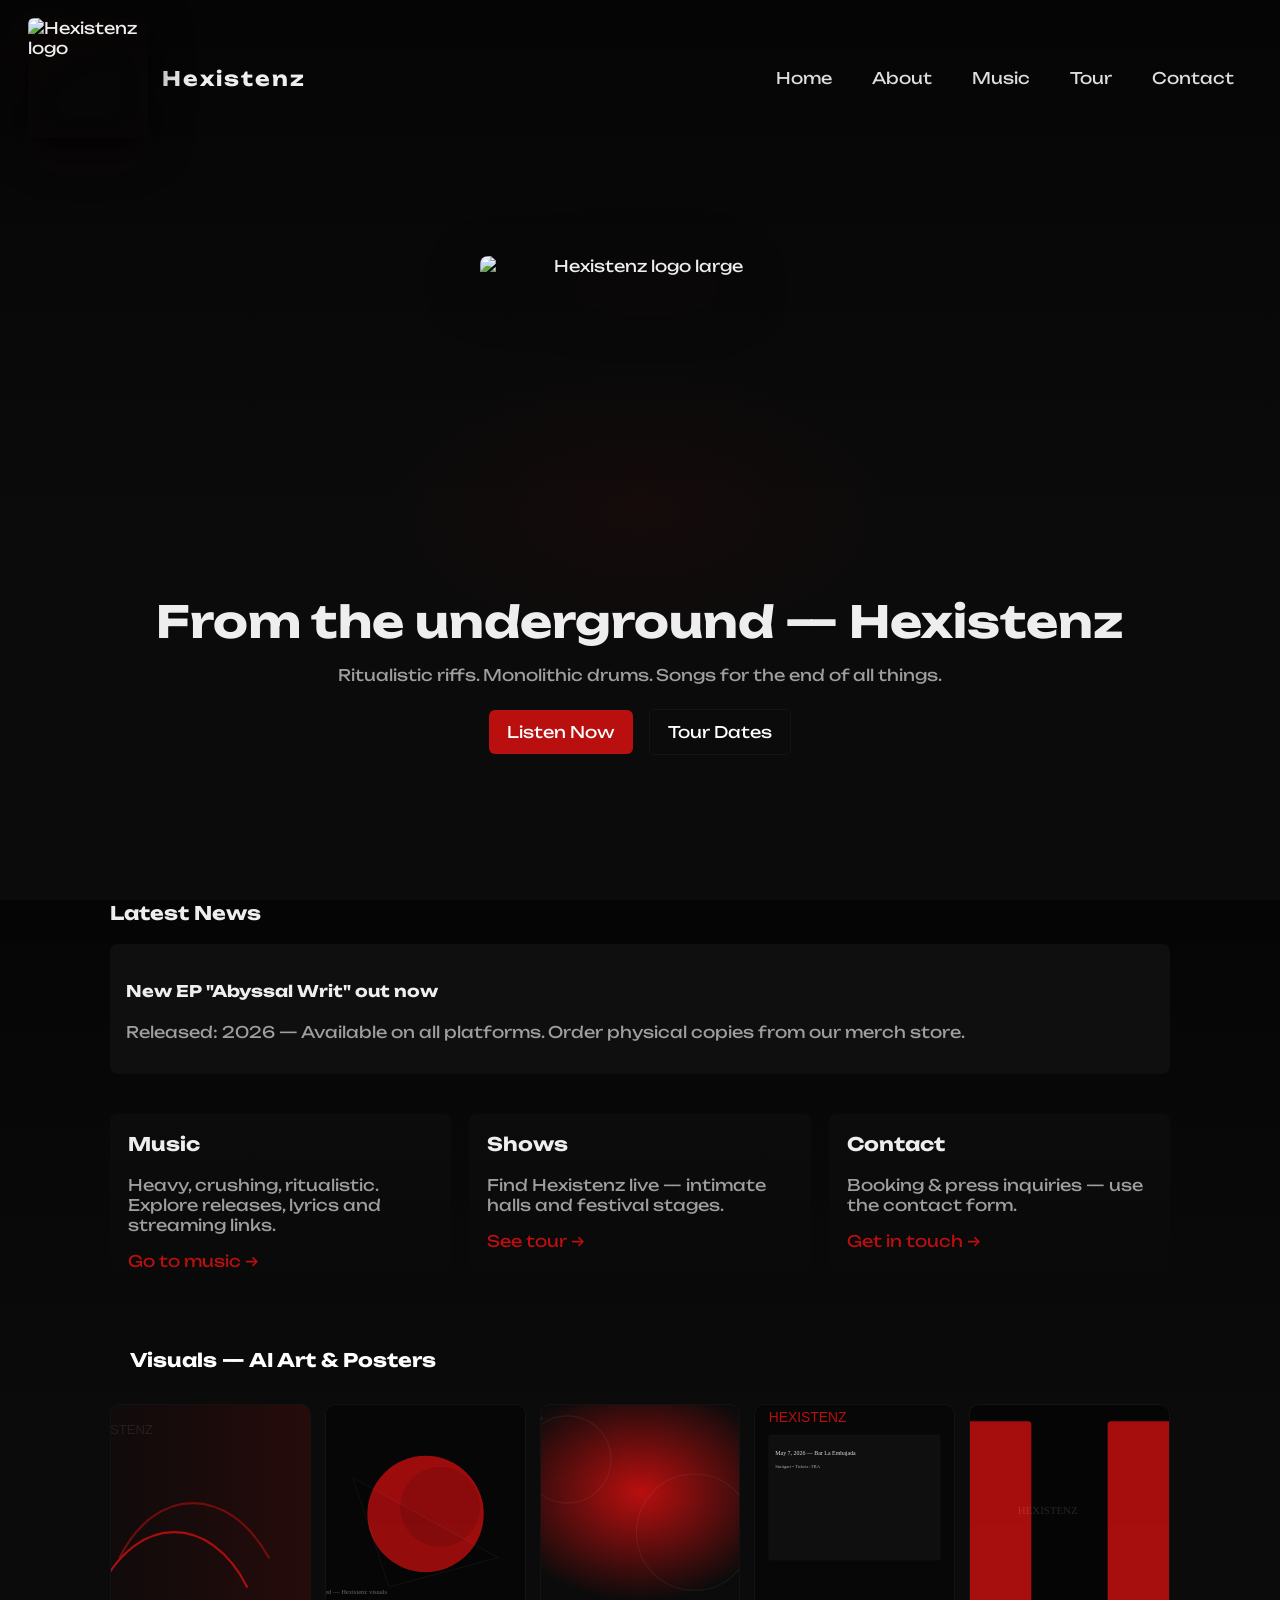
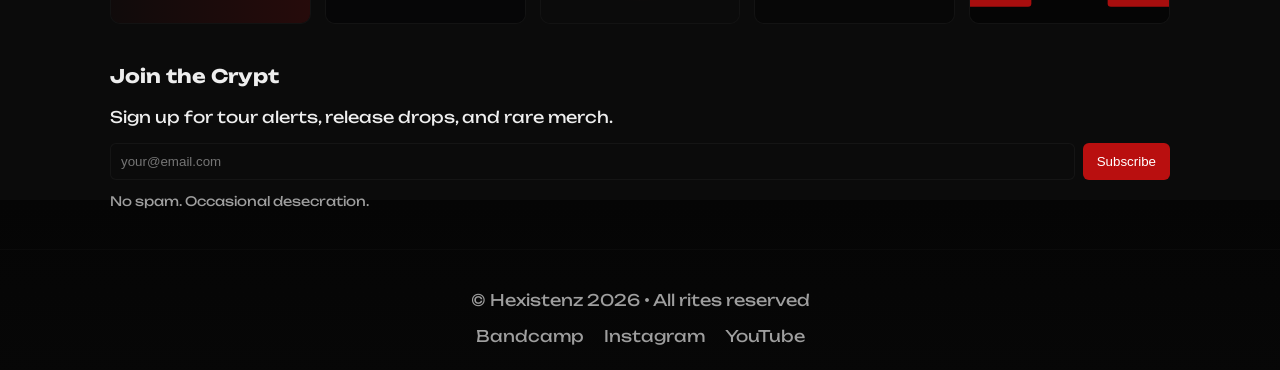
==== index.html @ e765dbd2 "first commit" ====
<!doctype html>
<html lang="en">
<head>
  <meta charset="utf-8">
  <meta name="viewport" content="width=device-width,initial-scale=1">
  <title>Hexistenz — Official</title>
  <link rel="stylesheet" href="css/styles.css">
  <meta name="description" content="Hexistenz — extreme metal from the abyss. Official band site: news, music, tour dates, merch and contact.">
  <link rel="icon" href="../.vscode/copilot/Hexistenz.jpeg">
</head>
<body>
  <header class="site-header">
    <div class="brand">
      <img src="../.vscode/copilot/Hexistenz.jpeg" alt="Hexistenz logo" class="logo">
      <h1>Hexistenz</h1>
    </div>
    <nav class="main-nav">
      <a href="index.html">Home</a>
      <a href="about.html">About</a>
      <a href="music.html">Music</a>
      <a href="tour.html">Tour</a>
      <a href="contact.html">Contact</a>
    </nav>
    <button class="nav-toggle" aria-label="Toggle navigation">☰</button>
  </header>

  <main>
    <section class="hero">
      <div class="hero-inner">
        <img class="hero-logo" src="../.vscode/copilot/Hexistenz.jpeg" alt="Hexistenz logo large">
        <h2>From the underground — Hexistenz</h2>
        <p class="tag">Ritualistic riffs. Monolithic drums. Songs for the end of all things.</p>
        <div class="cta">
          <a class="btn" href="music.html">Listen Now</a>
          <a class="btn ghost" href="tour.html">Tour Dates</a>
        </div>
      </div>
    </section>

    <section class="news">
      <h3>Latest News</h3>
      <article>
        <h4>New EP "Abyssal Writ" out now</h4>
        <p>Released: 2026 — Available on all platforms. Order physical copies from our merch store.</p>
      </article>
    </section>

    <section class="features">
      <div class="col">
        <h3>Music</h3>
        <p>Heavy, crushing, ritualistic. Explore releases, lyrics and streaming links.</p>
        <a href="music.html" class="link">Go to music →</a>
      </div>
      <div class="col">
        <h3>Shows</h3>
        <p>Find Hexistenz live — intimate halls and festival stages.</p>
        <a href="tour.html" class="link">See tour →</a>
      </div>
      <div class="col">
        <h3>Contact</h3>
        <p>Booking & press inquiries — use the contact form.</p>
        <a href="contact.html" class="link">Get in touch →</a>
      </div>
    </section>

    <section class="gallery">
      <h3 style="grid-column:1/-1;margin-left:20px;color:#fff">Visuals — AI Art & Posters</h3>
      <img src="assets/images/ai1.svg" alt="AI artwork 1">
      <img src="assets/images/ai2.svg" alt="AI artwork 2">
      <img src="assets/images/ai3.svg" alt="AI artwork 3">
      <img src="assets/images/generic1.svg" alt="Poster 1">
      <img src="assets/images/generic2.svg" alt="Poster 2">
    </section>
    <section class="newsletter">
      <h3>Join the Crypt</h3>
      <p>Sign up for tour alerts, release drops, and rare merch.</p>
      <form id="newsletter">
        <input type="email" name="email" placeholder="your@email.com" required>
        <button type="submit">Subscribe</button>
      </form>
      <p class="muted">No spam. Occasional desecration.</p>
    </section>
  </main>

  <footer class="site-footer">
    <p>© Hexistenz 2026 • All rites reserved</p>
    <div class="social">
      <a href="#">Bandcamp</a>
      <a href="#">Instagram</a>
      <a href="#">YouTube</a>
    </div>
  </footer>

  <script src="js/script.js"></script>
</body>
</html>
---- css/styles.css ----
@import url('https://fonts.googleapis.com/css2?family=Unbounded:wght@300;600;800&display=swap');
:root{
  --bg:#0b0b0b; --panel:#0f0f0f; --accent:#b90f0f; --muted:#9e9e9e; --glass:rgba(255,255,255,0.03);
}
*{box-sizing:border-box}
html,body{height:100%;margin:0;background:linear-gradient(180deg,#050505 0%, #0b0b0b 60%);color:#eee;font-family:'Unbounded',system-ui,Arial,Helvetica,sans-serif}
.site-header{display:flex;align-items:center;justify-content:space-between;padding:18px 28px;background:transparent;position:sticky;top:0;z-index:10}
.brand{display:flex;align-items:center;gap:14px}
.logo{width:120px;height:120px;object-fit:contain;border-radius:6px;box-shadow:0 8px 40px rgba(0,0,0,0.75)}
.site-header h1{margin:0;font-size:20px;letter-spacing:2px}
.main-nav a{color:#ddd;text-decoration:none;margin:0 10px;padding:6px 8px;border-radius:4px}
.main-nav a:hover{background:var(--glass);color:var(--accent)}
.nav-toggle{display:none;background:transparent;border:1px solid rgba(255,255,255,0.04);color:#fff;padding:8px 10px;border-radius:6px}
.hero{padding:100px 20px;text-align:center;background-image:radial-gradient(ellipse at center, rgba(185,15,15,0.06), transparent 30%);} 
.hero h2{font-size:44px;margin:0 0 8px}
.hero .tag{color:var(--muted);margin-bottom:18px}
.btn{display:inline-block;background:var(--accent);color:#fff;padding:12px 18px;border-radius:6px;text-decoration:none;margin:6px}
.btn.ghost{background:transparent;border:1px solid rgba(255,255,255,0.04)}
.news, .features, .newsletter{max-width:1100px;margin:40px auto;padding:0 20px}
.features{display:grid;grid-template-columns:repeat(auto-fit,minmax(220px,1fr));gap:18px}
.col{background:linear-gradient(180deg, rgba(255,255,255,0.02), transparent);padding:18px;border-radius:8px}
.news article{background:var(--panel);padding:16px;border-radius:8px}
.news h3, .features h3, .newsletter h3{margin-top:0}
.news p, .col p{color:var(--muted)}
.link{color:var(--accent);text-decoration:none}
.newsletter form{display:flex;gap:8px;margin-top:12px}
.newsletter input{flex:1;padding:10px;border-radius:6px;border:1px solid rgba(255,255,255,0.04);background:#0b0b0b;color:#fff}
.newsletter button{background:var(--accent);border:none;padding:10px 14px;border-radius:6px;color:#fff}
.site-footer{padding:24px;text-align:center;color:var(--muted);border-top:1px solid rgba(255,255,255,0.02)}
.social a{color:var(--muted);margin:0 8px;text-decoration:none}
.muted{color:var(--muted);font-size:13px}
@media(max-width:780px){
  .main-nav{display:none}
  .nav-toggle{display:block}
  .hero h2{font-size:28px}
}

/* Hero-dominant logo */
.hero .hero-logo{width:320px;height:320px;max-width:70vw;margin:0 auto 18px;display:block;object-fit:contain;border-radius:8px;filter:drop-shadow(0 18px 40px rgba(185,15,15,0.25));}

/* gallery */
.gallery{display:grid;grid-template-columns:repeat(auto-fit,minmax(200px,1fr));gap:14px;max-width:1100px;margin:20px auto;padding:0 20px}
.gallery img{width:100%;height:220px;object-fit:cover;border-radius:10px;border:1px solid rgba(255,255,255,0.03);background:#0b0b0b}
/* small visual flourish */
.logo{filter:drop-shadow(0 6px 18px rgba(185,15,15,0.12))}
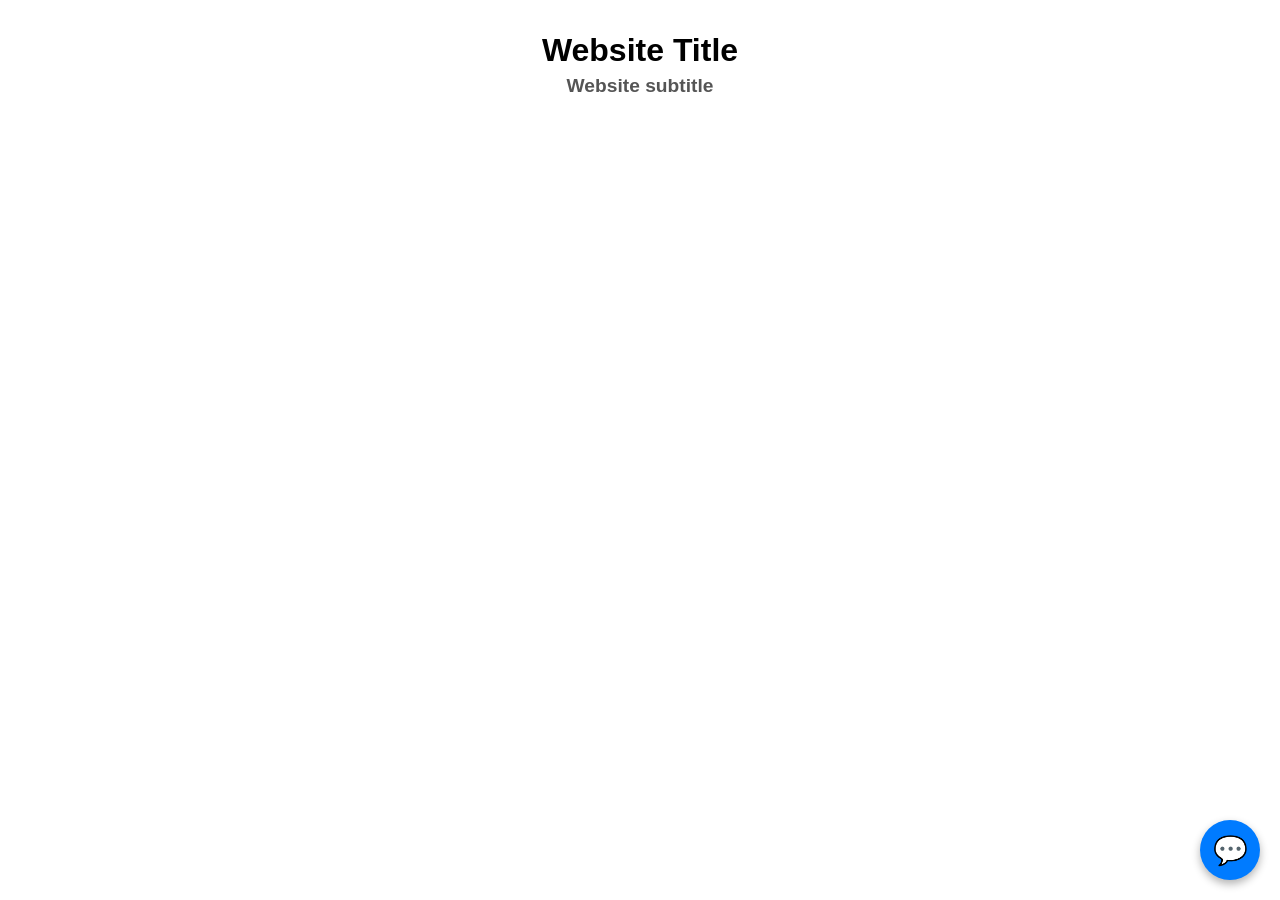
==== commit e56f33c8: "Initial commit for Hexistenz site" ====
--- a/index.html
+++ b/index.html
@@ -1,96 +1,223 @@
 <!doctype html>
 <html lang="en">
-<head>
-  <meta charset="utf-8">
-  <meta name="viewport" content="width=device-width,initial-scale=1">
-  <title>Hexistenz — Official</title>
-  <link rel="stylesheet" href="css/styles.css">
-  <meta name="description" content="Hexistenz — extreme metal from the abyss. Official band site: news, music, tour dates, merch and contact.">
-  <link rel="icon" href="../.vscode/copilot/Hexistenz.jpeg">
-</head>
-<body>
-  <header class="site-header">
-    <div class="brand">
-      <img src="../.vscode/copilot/Hexistenz.jpeg" alt="Hexistenz logo" class="logo">
-      <h1>Hexistenz</h1>
+  <head>
+    <meta charset="UTF-8" />
+    <title>Website Title</title>
+    <style>
+      body {
+        font-family: Arial, sans-serif;
+        margin: 0;
+        padding: 0;
+        height: 100vh;
+        position: relative;
+      }
+
+      header {
+        padding: 2em;
+        text-align: center;
+      }
+
+      h1 {
+        margin: 0;
+        font-size: 2em;
+      }
+
+      h2 {
+        margin: 0.3em 0 0 0;
+        font-size: 1.2em;
+        color: #555;
+      }
+
+      /* Floating Button */
+      #chatToggle {
+        position: fixed;
+        bottom: 20px;
+        right: 20px;
+        background-color: #007bff;
+        color: white;
+        border: none;
+        border-radius: 50%;
+        width: 60px;
+        height: 60px;
+        font-size: 28px;
+        cursor: pointer;
+        box-shadow: 0 4px 8px rgba(0, 0, 0, 0.3);
+      }
+
+      /* Chat Popup */
+      #chatPopup {
+        display: none;
+        flex-direction: column;
+        position: fixed;
+        bottom: 90px;
+        right: 20px;
+        width: 300px;
+        height: 400px;
+        background: white;
+        border: 1px solid #ccc;
+        border-radius: 10px;
+        box-shadow: 0 4px 12px rgba(0, 0, 0, 0.3);
+        overflow: hidden;
+        z-index: 1000;
+      }
+
+      #chatHeader {
+        background: #007bff;
+        color: white;
+        padding: 10px;
+        text-align: center;
+        font-weight: bold;
+      }
+
+      #chat {
+        flex: 1;
+        padding: 10px;
+        overflow-y: auto;
+        background: #f9f9f9;
+      }
+
+      .msg {
+        margin: 5px 0;
+      }
+      .user {
+        color: blue;
+      }
+      .bot {
+        color: green;
+      }
+      .error {
+        color: red;
+        font-style: italic;
+      }
+
+      #inputContainer {
+        display: flex;
+        padding: 10px;
+        border-top: 1px solid #ccc;
+        background: #fff;
+      }
+
+      #userInput {
+        flex: 1;
+        padding: 5px;
+        font-size: 14px;
+      }
+
+      #sendBtn {
+        margin-left: 5px;
+        padding: 5px 10px;
+        font-size: 14px;
+      }
+
+      .spinner {
+        display: inline-block;
+        width: 16px;
+        height: 16px;
+        border: 2px solid #ccc;
+        border-top: 2px solid #333;
+        border-radius: 50%;
+        animation: spin 1s linear infinite;
+        vertical-align: middle;
+      }
+
+      @keyframes spin {
+        0% {
+          transform: rotate(0deg);
+        }
+        100% {
+          transform: rotate(360deg);
+        }
+      }
+    </style>
+  </head>
+  <body>
+    <header>
+      <h1>Website Title</h1>
+      <h2>Website subtitle</h2>
+    </header>
+
+    <!-- Floating button -->
+    <button id="chatToggle" title="Open chat">💬</button>
+
+    <!-- Chat popup -->
+    <div id="chatPopup">
+      <div id="chatHeader">Chatbot</div>
+      <div id="chat"></div>
+      <div id="inputContainer">
+        <input id="userInput" type="text" placeholder="Say something..." />
+        <button id="sendBtn">Send</button>
+      </div>
     </div>
-    <nav class="main-nav">
-      <a href="index.html">Home</a>
-      <a href="about.html">About</a>
-      <a href="music.html">Music</a>
-      <a href="tour.html">Tour</a>
-      <a href="contact.html">Contact</a>
-    </nav>
-    <button class="nav-toggle" aria-label="Toggle navigation">☰</button>
-  </header>
-
-  <main>
-    <section class="hero">
-      <div class="hero-inner">
-        <img class="hero-logo" src="../.vscode/copilot/Hexistenz.jpeg" alt="Hexistenz logo large">
-        <h2>From the underground — Hexistenz</h2>
-        <p class="tag">Ritualistic riffs. Monolithic drums. Songs for the end of all things.</p>
-        <div class="cta">
-          <a class="btn" href="music.html">Listen Now</a>
-          <a class="btn ghost" href="tour.html">Tour Dates</a>
-        </div>
-      </div>
-    </section>
-
-    <section class="news">
-      <h3>Latest News</h3>
-      <article>
-        <h4>New EP "Abyssal Writ" out now</h4>
-        <p>Released: 2026 — Available on all platforms. Order physical copies from our merch store.</p>
-      </article>
-    </section>
-
-    <section class="features">
-      <div class="col">
-        <h3>Music</h3>
-        <p>Heavy, crushing, ritualistic. Explore releases, lyrics and streaming links.</p>
-        <a href="music.html" class="link">Go to music →</a>
-      </div>
-      <div class="col">
-        <h3>Shows</h3>
-        <p>Find Hexistenz live — intimate halls and festival stages.</p>
-        <a href="tour.html" class="link">See tour →</a>
-      </div>
-      <div class="col">
-        <h3>Contact</h3>
-        <p>Booking & press inquiries — use the contact form.</p>
-        <a href="contact.html" class="link">Get in touch →</a>
-      </div>
-    </section>
-
-    <section class="gallery">
-      <h3 style="grid-column:1/-1;margin-left:20px;color:#fff">Visuals — AI Art & Posters</h3>
-      <img src="assets/images/ai1.svg" alt="AI artwork 1">
-      <img src="assets/images/ai2.svg" alt="AI artwork 2">
-      <img src="assets/images/ai3.svg" alt="AI artwork 3">
-      <img src="assets/images/generic1.svg" alt="Poster 1">
-      <img src="assets/images/generic2.svg" alt="Poster 2">
-    </section>
-    <section class="newsletter">
-      <h3>Join the Crypt</h3>
-      <p>Sign up for tour alerts, release drops, and rare merch.</p>
-      <form id="newsletter">
-        <input type="email" name="email" placeholder="your@email.com" required>
-        <button type="submit">Subscribe</button>
-      </form>
-      <p class="muted">No spam. Occasional desecration.</p>
-    </section>
-  </main>
-
-  <footer class="site-footer">
-    <p>© Hexistenz 2026 • All rites reserved</p>
-    <div class="social">
-      <a href="#">Bandcamp</a>
-      <a href="#">Instagram</a>
-      <a href="#">YouTube</a>
-    </div>
-  </footer>
-
-  <script src="js/script.js"></script>
-</body>
-</html>+
+    <script>
+      const CHATBOT_URL = "https://n8n.bottribe.io/webhook/chatbot";
+      const toggleBtn = document.getElementById("chatToggle");
+      const popup = document.getElementById("chatPopup");
+      const input = document.getElementById("userInput");
+      const chat = document.getElementById("chat");
+      const sendBtn = document.getElementById("sendBtn");
+
+      // Toggle popup visibility
+      toggleBtn.onclick = () => {
+        popup.style.display = popup.style.display === "flex" ? "none" : "flex";
+        if (popup.style.display === "flex") {
+          setTimeout(() => input.focus(), 100);
+        }
+      };
+
+      // Send on Enter key
+      input.addEventListener("keydown", function (event) {
+        if (event.key === "Enter") {
+          event.preventDefault();
+          sendMessage();
+        }
+      });
+
+      // Send on button click
+      sendBtn.onclick = sendMessage;
+
+      async function sendMessage() {
+        const message = input.value.trim();
+        if (!message) return;
+
+        chat.innerHTML += `<div class="msg user"><b>You:</b> ${message}</div>`;
+        input.value = "";
+        input.disabled = true;
+
+        const spinnerId = "spinner_" + Date.now();
+        chat.innerHTML += `<div class="msg bot" id="${spinnerId}"><b>Bot:</b> <span class="spinner"></span></div>`;
+        chat.scrollTop = chat.scrollHeight;
+
+        try {
+          const response = await fetch(CHATBOT_URL, {
+            method: "POST",
+            headers: { "Content-Type": "application/json" },
+            body: JSON.stringify({ message }),
+          });
+
+          if (!response.ok) throw new Error(`HTTP ${response.status}`);
+
+          const data = await response.json();
+          const reply = data.output || "[No reply returned]";
+
+          const spinnerDiv = document.getElementById(spinnerId);
+          if (spinnerDiv) spinnerDiv.innerHTML = `<b>Bot:</b> ${reply}`;
+        } catch (err) {
+          const spinnerDiv = document.getElementById(spinnerId);
+          if (spinnerDiv) {
+            spinnerDiv.innerHTML = `<b>Error:</b> ${err.message}`;
+            spinnerDiv.classList.add("error");
+          }
+
+          setTimeout(() => {
+            if (spinnerDiv) spinnerDiv.remove();
+          }, 5000);
+        }
+
+        input.disabled = false;
+        input.focus();
+        chat.scrollTop = chat.scrollHeight;
+      }
+    </script>
+  </body>
+</html>
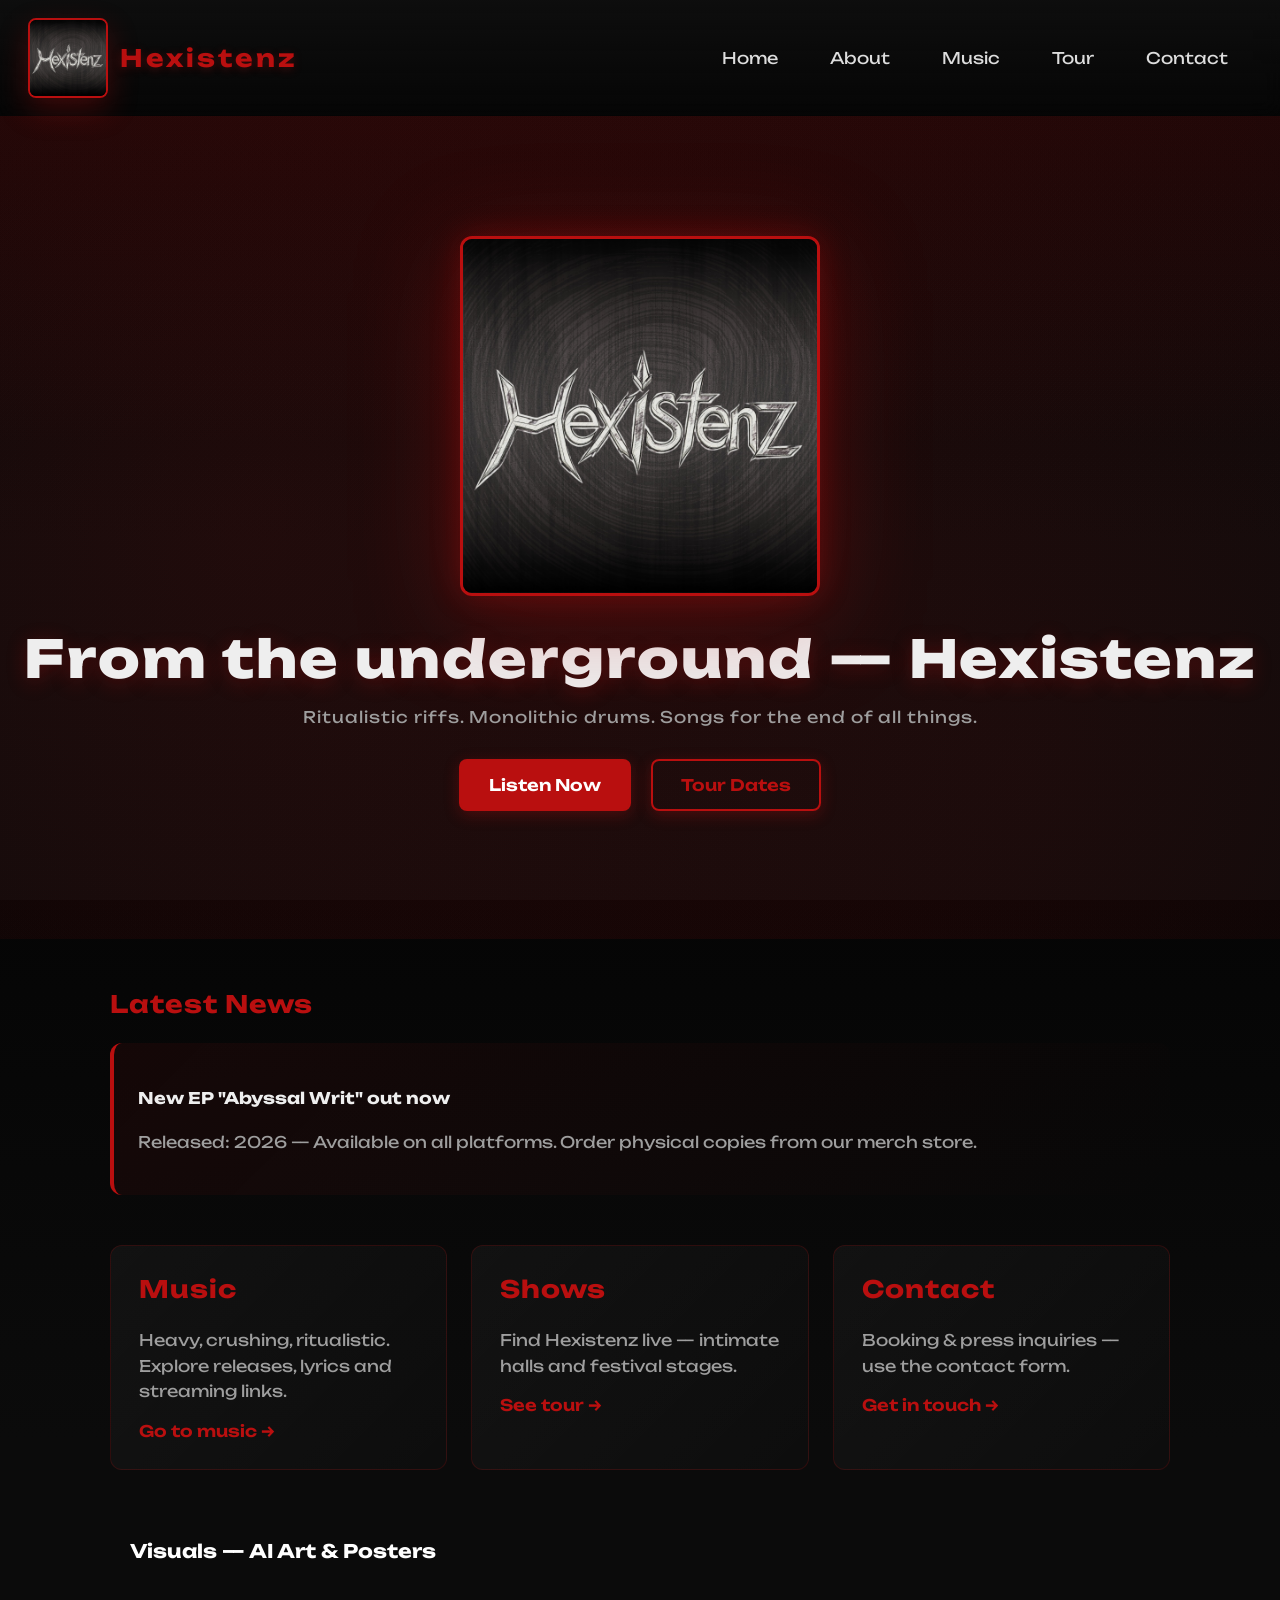
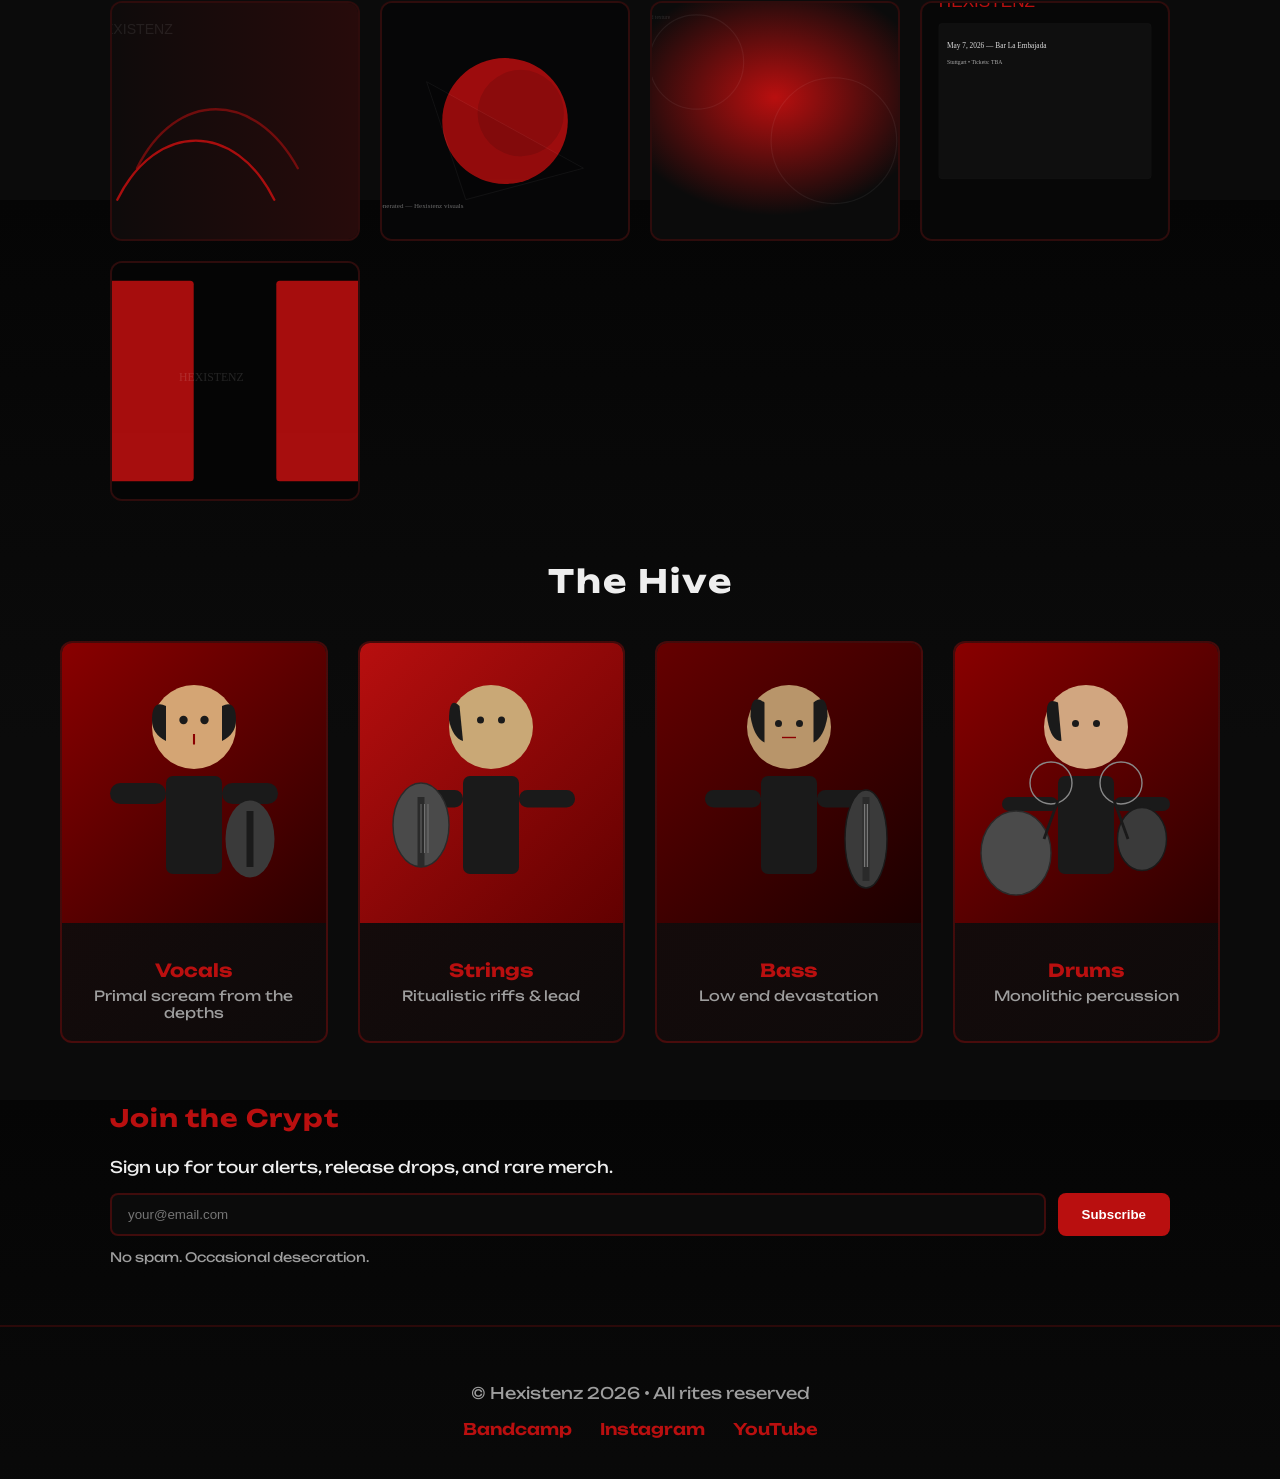
==== commit 57f95309: "optimizations" ====
--- a/index.html
+++ b/index.html
@@ -1,223 +1,131 @@
 <!doctype html>
 <html lang="en">
-  <head>
-    <meta charset="UTF-8" />
-    <title>Website Title</title>
-    <style>
-      body {
-        font-family: Arial, sans-serif;
-        margin: 0;
-        padding: 0;
-        height: 100vh;
-        position: relative;
-      }
+<head>
+  <meta charset="utf-8">
+  <meta name="viewport" content="width=device-width,initial-scale=1">
+  <title>Hexistenz — Official</title>
+  <link rel="stylesheet" href="css/styles.css">
+  <meta name="description" content="Hexistenz — extreme metal from the abyss. Official band site: news, music, tour dates, merch and contact.">
+  <link rel="icon" href="../.vscode/copilot/Hexistenz.jpeg">
+</head>
+<body>
+  <header class="site-header">
+    <div class="brand">
+      <img src="../.vscode/copilot/Hexistenz.jpeg" alt="Hexistenz logo" class="logo">
+      <h1>Hexistenz</h1>
+    </div>
+    <nav class="main-nav">
+      <a href="index.html">Home</a>
+      <a href="about.html">About</a>
+      <a href="music.html">Music</a>
+      <a href="tour.html">Tour</a>
+      <a href="contact.html">Contact</a>
+    </nav>
+    <button class="nav-toggle" aria-label="Toggle navigation">☰</button>
+  </header>
 
-      header {
-        padding: 2em;
-        text-align: center;
-      }
+  <main>
+    <section class="hero">
+      <div class="hero-inner">
+        <img class="hero-logo" src="../.vscode/copilot/Hexistenz.jpeg" alt="Hexistenz logo large">
+        <h2>From the underground — Hexistenz</h2>
+        <p class="tag">Ritualistic riffs. Monolithic drums. Songs for the end of all things.</p>
+        <div class="cta">
+          <a class="btn" href="music.html">Listen Now</a>
+          <a class="btn ghost" href="tour.html">Tour Dates</a>
+        </div>
+      </div>
+    </section>
 
-      h1 {
-        margin: 0;
-        font-size: 2em;
-      }
+    <section class="news">
+      <h3>Latest News</h3>
+      <article>
+        <h4>New EP "Abyssal Writ" out now</h4>
+        <p>Released: 2026 — Available on all platforms. Order physical copies from our merch store.</p>
+      </article>
+    </section>
 
-      h2 {
-        margin: 0.3em 0 0 0;
-        font-size: 1.2em;
-        color: #555;
-      }
+    <section class="features">
+      <div class="col">
+        <h3>Music</h3>
+        <p>Heavy, crushing, ritualistic. Explore releases, lyrics and streaming links.</p>
+        <a href="music.html" class="link">Go to music →</a>
+      </div>
+      <div class="col">
+        <h3>Shows</h3>
+        <p>Find Hexistenz live — intimate halls and festival stages.</p>
+        <a href="tour.html" class="link">See tour →</a>
+      </div>
+      <div class="col">
+        <h3>Contact</h3>
+        <p>Booking & press inquiries — use the contact form.</p>
+        <a href="contact.html" class="link">Get in touch →</a>
+      </div>
+    </section>
 
-      /* Floating Button */
-      #chatToggle {
-        position: fixed;
-        bottom: 20px;
-        right: 20px;
-        background-color: #007bff;
-        color: white;
-        border: none;
-        border-radius: 50%;
-        width: 60px;
-        height: 60px;
-        font-size: 28px;
-        cursor: pointer;
-        box-shadow: 0 4px 8px rgba(0, 0, 0, 0.3);
-      }
+    <section class="gallery">
+      <h3 style="grid-column:1/-1;margin-left:20px;color:#fff">Visuals — AI Art & Posters</h3>
+      <img src="assets/images/ai1.svg" alt="AI artwork 1">
+      <img src="assets/images/ai2.svg" alt="AI artwork 2">
+      <img src="assets/images/ai3.svg" alt="AI artwork 3">
+      <img src="assets/images/generic1.svg" alt="Poster 1">
+      <img src="assets/images/generic2.svg" alt="Poster 2">
+    </section>
 
-      /* Chat Popup */
-      #chatPopup {
-        display: none;
-        flex-direction: column;
-        position: fixed;
-        bottom: 90px;
-        right: 20px;
-        width: 300px;
-        height: 400px;
-        background: white;
-        border: 1px solid #ccc;
-        border-radius: 10px;
-        box-shadow: 0 4px 12px rgba(0, 0, 0, 0.3);
-        overflow: hidden;
-        z-index: 1000;
-      }
+    <!-- Band Members -->
+    <section class="band-members">
+      <h3>The Hive</h3>
+      <div class="members-grid">
+        <div class="member-card">
+          <img src="assets/images/band/vocalist.svg" alt="Vocalist" class="member-image">
+          <div class="member-info">
+            <h4>Vocals</h4>
+            <p>Primal scream from the depths</p>
+          </div>
+        </div>
+        <div class="member-card">
+          <img src="assets/images/band/guitarist.svg" alt="Guitarist" class="member-image">
+          <div class="member-info">
+            <h4>Strings</h4>
+            <p>Ritualistic riffs & lead</p>
+          </div>
+        </div>
+        <div class="member-card">
+          <img src="assets/images/band/bassist.svg" alt="Bassist" class="member-image">
+          <div class="member-info">
+            <h4>Bass</h4>
+            <p>Low end devastation</p>
+          </div>
+        </div>
+        <div class="member-card">
+          <img src="assets/images/band/drummer.svg" alt="Drummer" class="member-image">
+          <div class="member-info">
+            <h4>Drums</h4>
+            <p>Monolithic percussion</p>
+          </div>
+        </div>
+      </div>
+    </section>
+    <section class="newsletter">
+      <h3>Join the Crypt</h3>
+      <p>Sign up for tour alerts, release drops, and rare merch.</p>
+      <form id="newsletter">
+        <input type="email" name="email" placeholder="your@email.com" required>
+        <button type="submit">Subscribe</button>
+      </form>
+      <p class="muted">No spam. Occasional desecration.</p>
+    </section>
+  </main>
 
-      #chatHeader {
-        background: #007bff;
-        color: white;
-        padding: 10px;
-        text-align: center;
-        font-weight: bold;
-      }
+  <footer class="site-footer">
+    <p>© Hexistenz 2026 • All rites reserved</p>
+    <div class="social">
+      <a href="#">Bandcamp</a>
+      <a href="#">Instagram</a>
+      <a href="#">YouTube</a>
+    </div>
+  </footer>
 
-      #chat {
-        flex: 1;
-        padding: 10px;
-        overflow-y: auto;
-        background: #f9f9f9;
-      }
-
-      .msg {
-        margin: 5px 0;
-      }
-      .user {
-        color: blue;
-      }
-      .bot {
-        color: green;
-      }
-      .error {
-        color: red;
-        font-style: italic;
-      }
-
-      #inputContainer {
-        display: flex;
-        padding: 10px;
-        border-top: 1px solid #ccc;
-        background: #fff;
-      }
-
-      #userInput {
-        flex: 1;
-        padding: 5px;
-        font-size: 14px;
-      }
-
-      #sendBtn {
-        margin-left: 5px;
-        padding: 5px 10px;
-        font-size: 14px;
-      }
-
-      .spinner {
-        display: inline-block;
-        width: 16px;
-        height: 16px;
-        border: 2px solid #ccc;
-        border-top: 2px solid #333;
-        border-radius: 50%;
-        animation: spin 1s linear infinite;
-        vertical-align: middle;
-      }
-
-      @keyframes spin {
-        0% {
-          transform: rotate(0deg);
-        }
-        100% {
-          transform: rotate(360deg);
-        }
-      }
-    </style>
-  </head>
-  <body>
-    <header>
-      <h1>Website Title</h1>
-      <h2>Website subtitle</h2>
-    </header>
-
-    <!-- Floating button -->
-    <button id="chatToggle" title="Open chat">💬</button>
-
-    <!-- Chat popup -->
-    <div id="chatPopup">
-      <div id="chatHeader">Chatbot</div>
-      <div id="chat"></div>
-      <div id="inputContainer">
-        <input id="userInput" type="text" placeholder="Say something..." />
-        <button id="sendBtn">Send</button>
-      </div>
-    </div>
-
-    <script>
-      const CHATBOT_URL = "https://n8n.bottribe.io/webhook/chatbot";
-      const toggleBtn = document.getElementById("chatToggle");
-      const popup = document.getElementById("chatPopup");
-      const input = document.getElementById("userInput");
-      const chat = document.getElementById("chat");
-      const sendBtn = document.getElementById("sendBtn");
-
-      // Toggle popup visibility
-      toggleBtn.onclick = () => {
-        popup.style.display = popup.style.display === "flex" ? "none" : "flex";
-        if (popup.style.display === "flex") {
-          setTimeout(() => input.focus(), 100);
-        }
-      };
-
-      // Send on Enter key
-      input.addEventListener("keydown", function (event) {
-        if (event.key === "Enter") {
-          event.preventDefault();
-          sendMessage();
-        }
-      });
-
-      // Send on button click
-      sendBtn.onclick = sendMessage;
-
-      async function sendMessage() {
-        const message = input.value.trim();
-        if (!message) return;
-
-        chat.innerHTML += `<div class="msg user"><b>You:</b> ${message}</div>`;
-        input.value = "";
-        input.disabled = true;
-
-        const spinnerId = "spinner_" + Date.now();
-        chat.innerHTML += `<div class="msg bot" id="${spinnerId}"><b>Bot:</b> <span class="spinner"></span></div>`;
-        chat.scrollTop = chat.scrollHeight;
-
-        try {
-          const response = await fetch(CHATBOT_URL, {
-            method: "POST",
-            headers: { "Content-Type": "application/json" },
-            body: JSON.stringify({ message }),
-          });
-
-          if (!response.ok) throw new Error(`HTTP ${response.status}`);
-
-          const data = await response.json();
-          const reply = data.output || "[No reply returned]";
-
-          const spinnerDiv = document.getElementById(spinnerId);
-          if (spinnerDiv) spinnerDiv.innerHTML = `<b>Bot:</b> ${reply}`;
-        } catch (err) {
-          const spinnerDiv = document.getElementById(spinnerId);
-          if (spinnerDiv) {
-            spinnerDiv.innerHTML = `<b>Error:</b> ${err.message}`;
-            spinnerDiv.classList.add("error");
-          }
-
-          setTimeout(() => {
-            if (spinnerDiv) spinnerDiv.remove();
-          }, 5000);
-        }
-
-        input.disabled = false;
-        input.focus();
-        chat.scrollTop = chat.scrollHeight;
-      }
-    </script>
-  </body>
-</html>
+  <script src="js/script.js"></script>
+</body>
+</html>
--- a/css/styles.css
+++ b/css/styles.css
@@ -0,0 +1,79 @@
+@import url('https://fonts.googleapis.com/css2?family=Unbounded:wght@300;600;800&display=swap');
+:root{
+  --bg:#0b0b0b; --panel:#0f0f0f; --accent:#b90f0f; --muted:#9e9e9e; --glass:rgba(255,255,255,0.03); --shadow-accent:rgba(185,15,15,0.3);
+}
+*{box-sizing:border-box}
+html,body{height:100%;margin:0;background:linear-gradient(180deg,#050505 0%, #0b0b0b 60%);color:#eee;font-family:'Unbounded',system-ui,Arial,Helvetica,sans-serif}
+.site-header{display:flex;align-items:center;justify-content:space-between;padding:18px 28px;background:linear-gradient(180deg, rgba(15,15,15,0.9), transparent);position:sticky;top:0;z-index:10;backdrop-filter:blur(10px)}
+.brand{display:flex;align-items:center;gap:12px}
+.logo{width:80px;height:80px;object-fit:contain;border-radius:8px;box-shadow:0 12px 30px var(--shadow-accent);border:2px solid var(--accent);transition:transform 0.3s}
+.logo:hover{transform:scale(1.05)}
+.site-header h1{margin:0;font-size:24px;letter-spacing:3px;color:var(--accent);text-shadow:0 2px 10px var(--shadow-accent)}
+.main-nav a{color:#ddd;text-decoration:none;margin:0 12px;padding:8px 12px;border-radius:6px;transition:all 0.3s;border-bottom:2px solid transparent}
+.main-nav a:hover{background:var(--glass);color:var(--accent);border-bottom-color:var(--accent)}
+.nav-toggle{display:none;background:transparent;border:1px solid rgba(255,255,255,0.04);color:#fff;padding:8px 10px;border-radius:6px}
+.hero{padding:120px 20px;text-align:center;background:linear-gradient(180deg, rgba(185,15,15,0.12), transparent 40%);position:relative;overflow:hidden}
+.hero::before{content:'';position:absolute;top:0;left:0;right:0;bottom:0;background-image:radial-gradient(circle at 20% 50%, rgba(185,15,15,0.1), transparent), radial-gradient(circle at 80% 80%, rgba(185,15,15,0.08), transparent);pointer-events:none}
+.hero-inner{position:relative;z-index:2}
+.hero h2{font-size:52px;margin:0 0 12px;font-weight:800;letter-spacing:2px;text-shadow:0 4px 20px var(--shadow-accent)}
+.hero .tag{color:var(--muted);margin-bottom:24px;font-size:16px;letter-spacing:1px}
+.btn{display:inline-block;background:var(--accent);color:#fff;padding:14px 28px;border-radius:8px;text-decoration:none;margin:8px;font-weight:600;transition:all 0.3s;box-shadow:0 4px 15px var(--shadow-accent);border:2px solid var(--accent)}
+.btn:hover{transform:translateY(-2px);box-shadow:0 8px 25px var(--shadow-accent)}
+.btn.ghost{background:transparent;border:2px solid var(--accent);color:var(--accent)}
+.btn.ghost:hover{background:rgba(185,15,15,0.1)}
+.news, .features, .newsletter{max-width:1100px;margin:50px auto;padding:0 20px}
+.features{display:grid;grid-template-columns:repeat(auto-fit,minmax(240px,1fr));gap:24px}
+.col{background:linear-gradient(135deg, rgba(255,255,255,0.04), rgba(255,255,255,0.01));padding:28px;border-radius:12px;border:1px solid rgba(185,15,15,0.2);transition:all 0.3s}
+.col:hover{border-color:var(--accent);box-shadow:0 8px 30px var(--shadow-accent)}
+.news article{background:linear-gradient(135deg, rgba(185,15,15,0.08), transparent);padding:24px;border-radius:12px;border-left:4px solid var(--accent)}
+.news h3, .features h3, .newsletter h3{margin-top:0;font-size:24px;color:var(--accent);letter-spacing:1px}
+.news p, .col p{color:var(--muted);line-height:1.6}
+.link{color:var(--accent);text-decoration:none;font-weight:600;transition:all 0.3s}
+.link:hover{text-decoration:underline}
+.newsletter form{display:flex;gap:12px;margin-top:16px;flex-wrap:wrap}
+.newsletter input{flex:1;min-width:200px;padding:12px 16px;border-radius:8px;border:2px solid rgba(185,15,15,0.3);background:#0b0b0b;color:#fff;transition:all 0.3s}
+.newsletter input:focus{outline:none;border-color:var(--accent);box-shadow:0 0 15px var(--shadow-accent)}
+.newsletter button{background:var(--accent);border:none;padding:12px 24px;border-radius:8px;color:#fff;font-weight:600;cursor:pointer;transition:all 0.3s}
+.newsletter button:hover{transform:translateY(-2px);box-shadow:0 6px 20px var(--shadow-accent)}
+.site-footer{padding:40px 24px;text-align:center;color:var(--muted);border-top:2px solid rgba(185,15,15,0.2);margin-top:60px}
+.social a{color:var(--accent);margin:0 12px;text-decoration:none;font-weight:600;transition:all 0.3s}
+.social a:hover{text-decoration:underline}
+.muted{color:var(--muted);font-size:13px}
+
+/* Hero-dominant logo */
+.hero .hero-logo{width:360px;height:360px;max-width:85vw;margin:0 auto 30px;display:block;object-fit:contain;border-radius:12px;filter:drop-shadow(0 20px 50px rgba(185,15,15,0.35));border:3px solid var(--accent);box-shadow:0 0 30px var(--shadow-accent),inset 0 0 20px rgba(185,15,15,0.1)}
+
+/* Band members section */
+.band-members{max-width:1200px;margin:60px auto;padding:0 20px}
+.band-members h3{font-size:32px;margin-bottom:40px;text-align:center;letter-spacing:2px}
+.members-grid{display:grid;grid-template-columns:repeat(auto-fit,minmax(220px,1fr));gap:30px;margin:30px 0}
+.member-card{background:linear-gradient(135deg, rgba(185,15,15,0.08), rgba(185,15,15,0.02));border:2px solid rgba(185,15,15,0.3);border-radius:12px;overflow:hidden;transition:all 0.3s;text-align:center}
+.member-card:hover{transform:translateY(-8px);border-color:var(--accent);box-shadow:0 12px 40px var(--shadow-accent)}
+.member-image{width:100%;height:280px;object-fit:cover;background:#1a1a1a}
+.member-info{padding:20px}
+.member-info h4{margin:12px 0 6px;font-size:18px;color:var(--accent)}
+.member-info p{margin:0;color:var(--muted);font-size:14px}
+
+/* Gallery */
+.gallery{display:grid;grid-template-columns:repeat(auto-fit,minmax(220px,1fr));gap:20px;max-width:1100px;margin:30px auto;padding:0 20px}
+.gallery img{width:100%;height:240px;object-fit:cover;border-radius:12px;border:2px solid rgba(185,15,15,0.2);background:#0b0b0b;transition:all 0.3s}
+.gallery img:hover{border-color:var(--accent);box-shadow:0 8px 25px var(--shadow-accent)}
+
+/* Google Maps embed */
+.map-container{position:relative;padding-bottom:56.25%;height:0;overflow:hidden;border-radius:12px;border:2px solid rgba(185,15,15,0.3);margin:30px 0;box-shadow:0 8px 25px var(--shadow-accent)}
+.map-container iframe{position:absolute;top:0;left:0;width:100%;height:100%;border:none}
+
+/* Tour event details */
+.event-card{background:linear-gradient(135deg, rgba(185,15,15,0.1), transparent);border:2px solid rgba(185,15,15,0.3);border-radius:12px;padding:30px;margin:20px 0;text-align:center}
+.event-card h4{font-size:22px;color:var(--accent);margin:0 0 12px}
+.event-card p{margin:8px 0;color:var(--muted)}
+
+/* Responsive */
+@media(max-width:780px){
+  .main-nav{display:none}
+  .nav-toggle{display:block}
+  .hero h2{font-size:32px}
+  .hero .hero-logo{width:240px;height:240px}
+  .members-grid{grid-template-columns:repeat(auto-fit,minmax(180px,1fr));gap:20px}
+  .site-header h1{font-size:18px}
+}
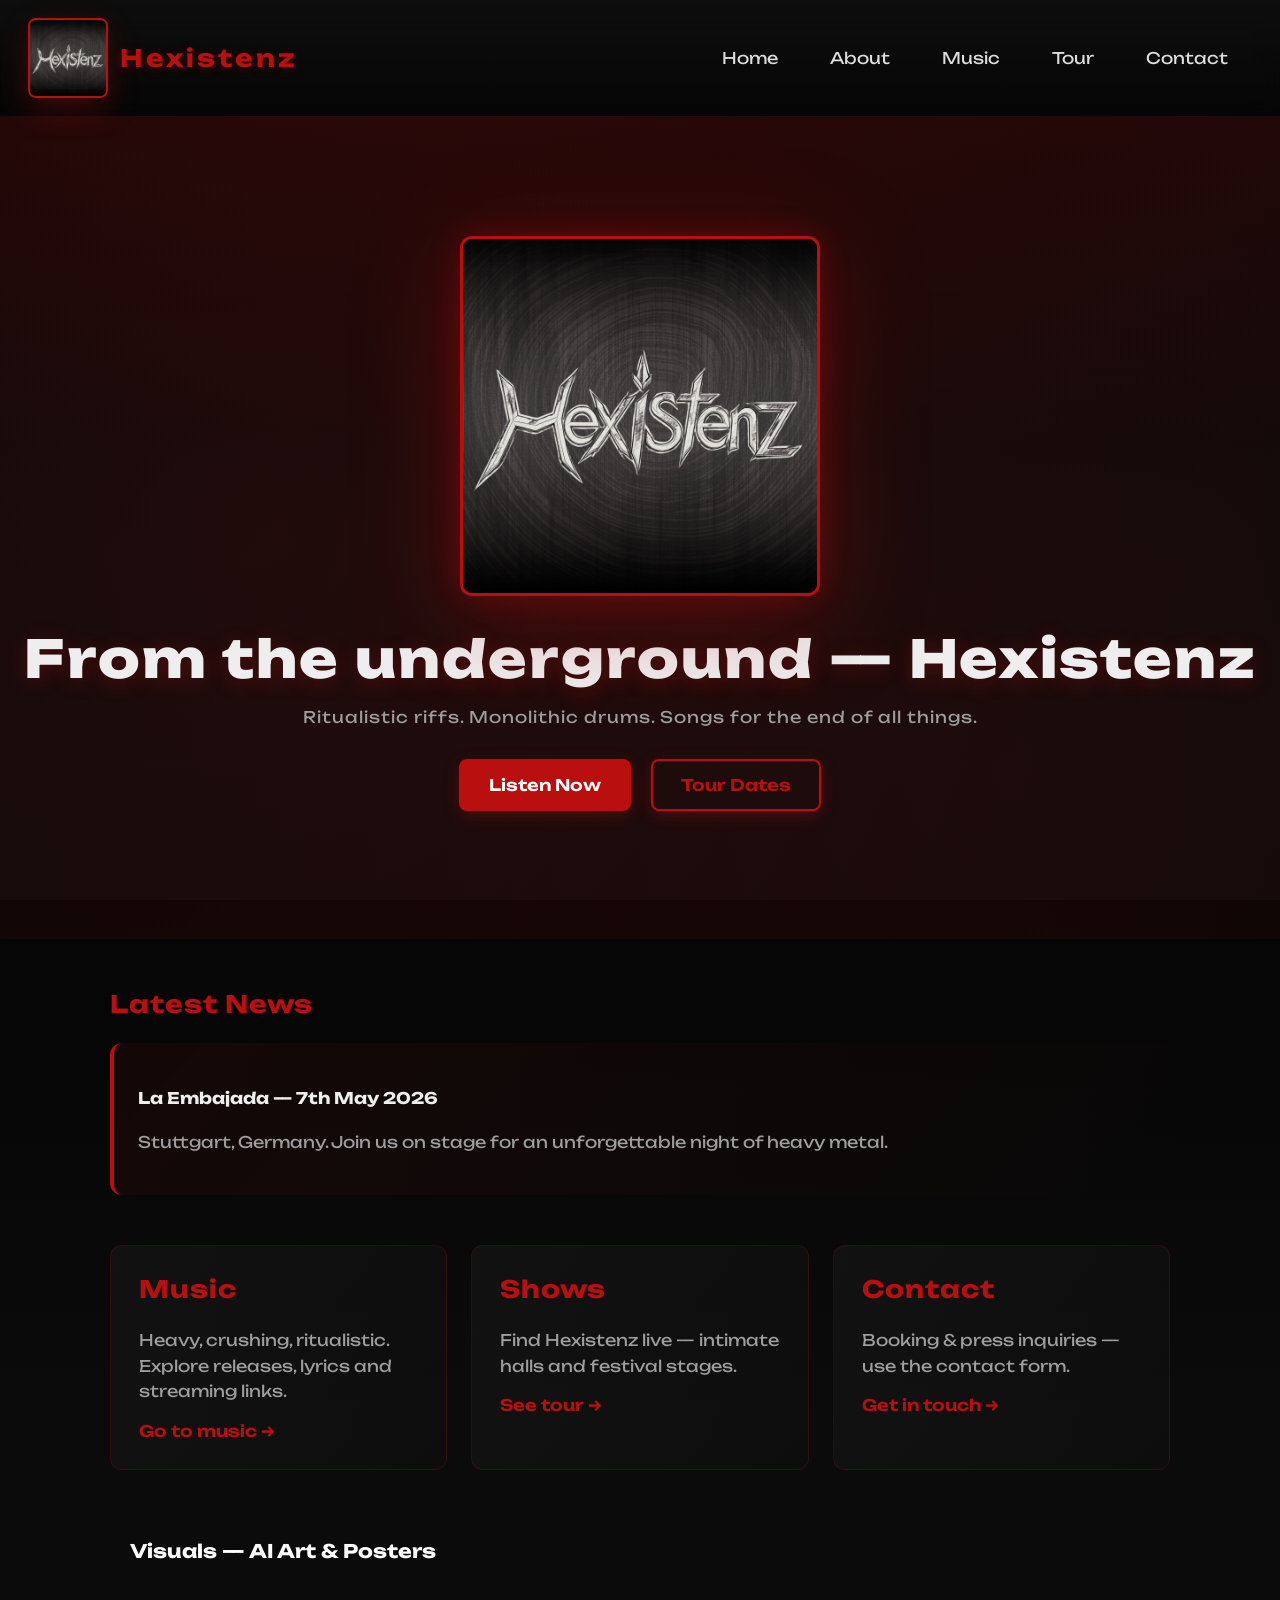
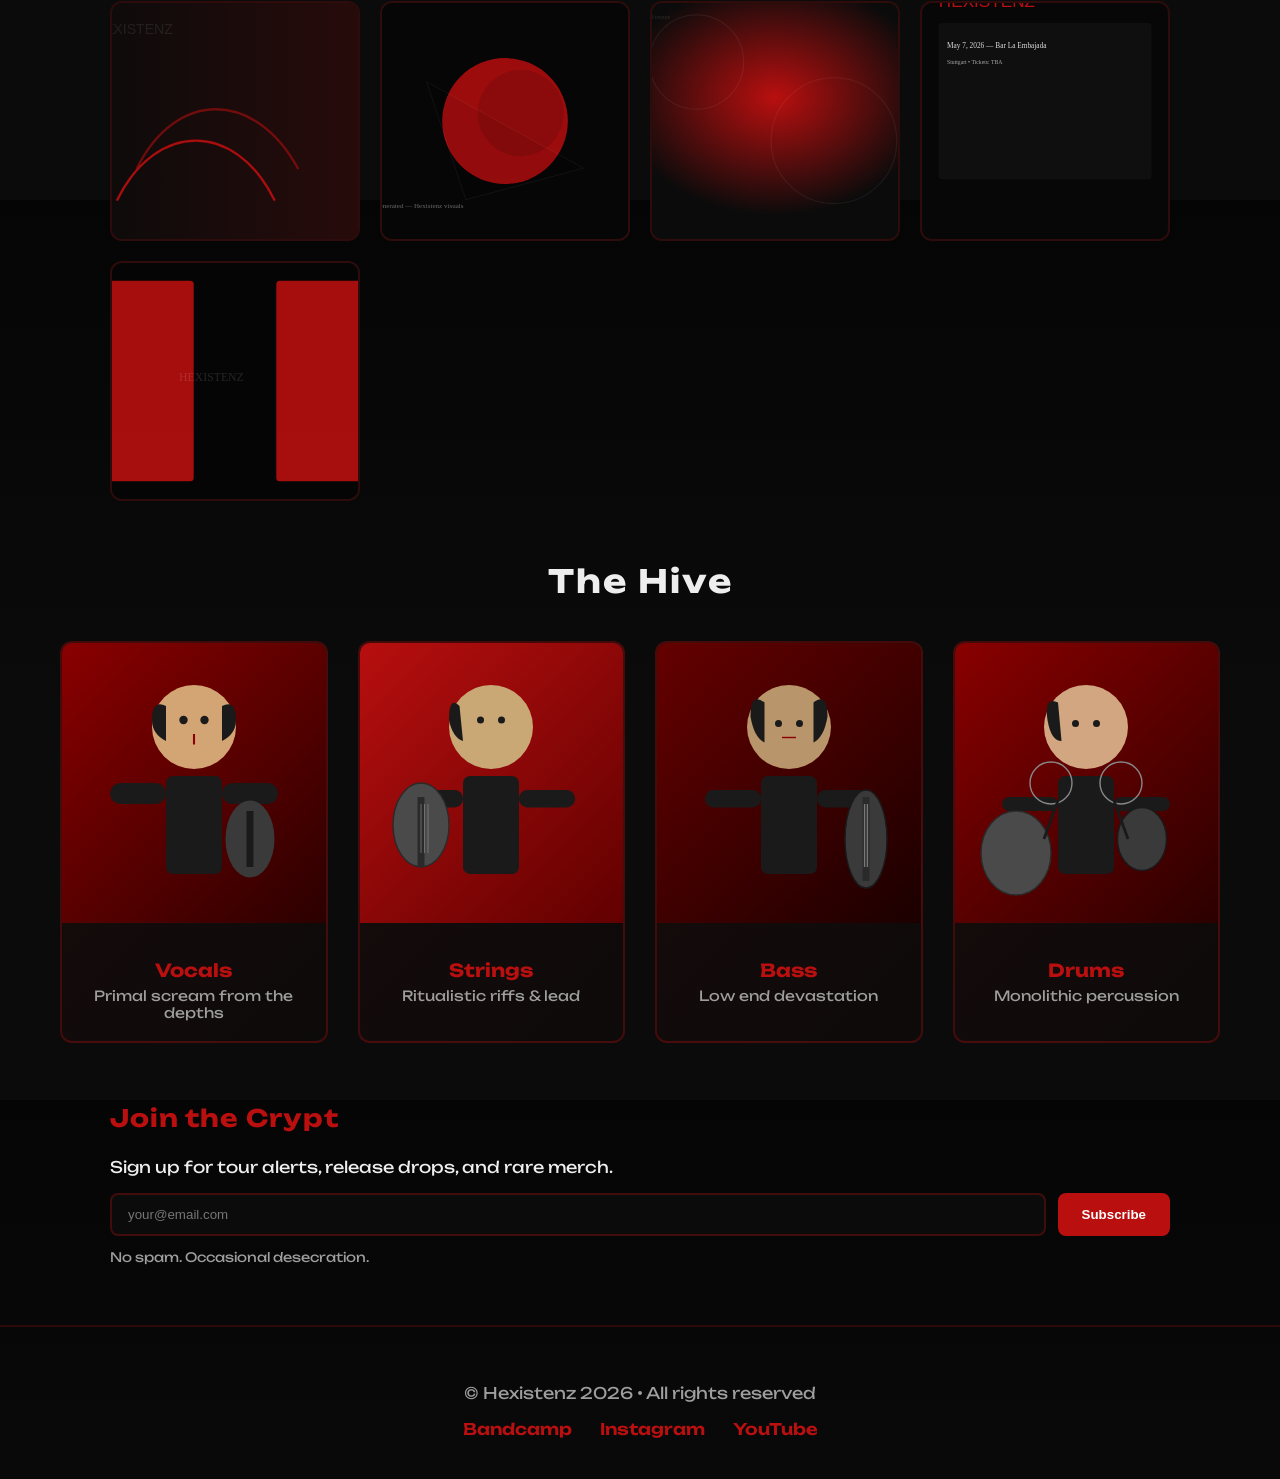
==== commit 77a0a6a7: "Fix image paths: move to assets/resources folder, fix Google Maps coordinates, add BandMates photo t" ====
--- a/index.html
+++ b/index.html
@@ -6,12 +6,12 @@
   <title>Hexistenz — Official</title>
   <link rel="stylesheet" href="css/styles.css">
   <meta name="description" content="Hexistenz — extreme metal from the abyss. Official band site: news, music, tour dates, merch and contact.">
-  <link rel="icon" href="../.vscode/copilot/Hexistenz.jpeg">
+  <link rel="icon" href="assets/resources/Hexistenz.jpeg">
 </head>
 <body>
   <header class="site-header">
     <div class="brand">
-      <img src="../.vscode/copilot/Hexistenz.jpeg" alt="Hexistenz logo" class="logo">
+      <img src="assets/resources/Hexistenz.jpeg" alt="Hexistenz logo" class="logo">
       <h1>Hexistenz</h1>
     </div>
     <nav class="main-nav">
@@ -27,7 +27,7 @@
   <main>
     <section class="hero">
       <div class="hero-inner">
-        <img class="hero-logo" src="../.vscode/copilot/Hexistenz.jpeg" alt="Hexistenz logo large">
+        <img class="hero-logo" src="assets/resources/Hexistenz.jpeg" alt="Hexistenz logo large">
         <h2>From the underground — Hexistenz</h2>
         <p class="tag">Ritualistic riffs. Monolithic drums. Songs for the end of all things.</p>
         <div class="cta">
@@ -40,8 +40,8 @@
     <section class="news">
       <h3>Latest News</h3>
       <article>
-        <h4>New EP "Abyssal Writ" out now</h4>
-        <p>Released: 2026 — Available on all platforms. Order physical copies from our merch store.</p>
+        <h4>La Embajada — 7th May 2026</h4>
+        <p>Stuttgart, Germany. Join us on stage for an unforgettable night of heavy metal.</p>
       </article>
     </section>
 
@@ -118,7 +118,7 @@
   </main>
 
   <footer class="site-footer">
-    <p>© Hexistenz 2026 • All rites reserved</p>
+    <p>© Hexistenz 2026 • All rights reserved</p>
     <div class="social">
       <a href="#">Bandcamp</a>
       <a href="#">Instagram</a>
